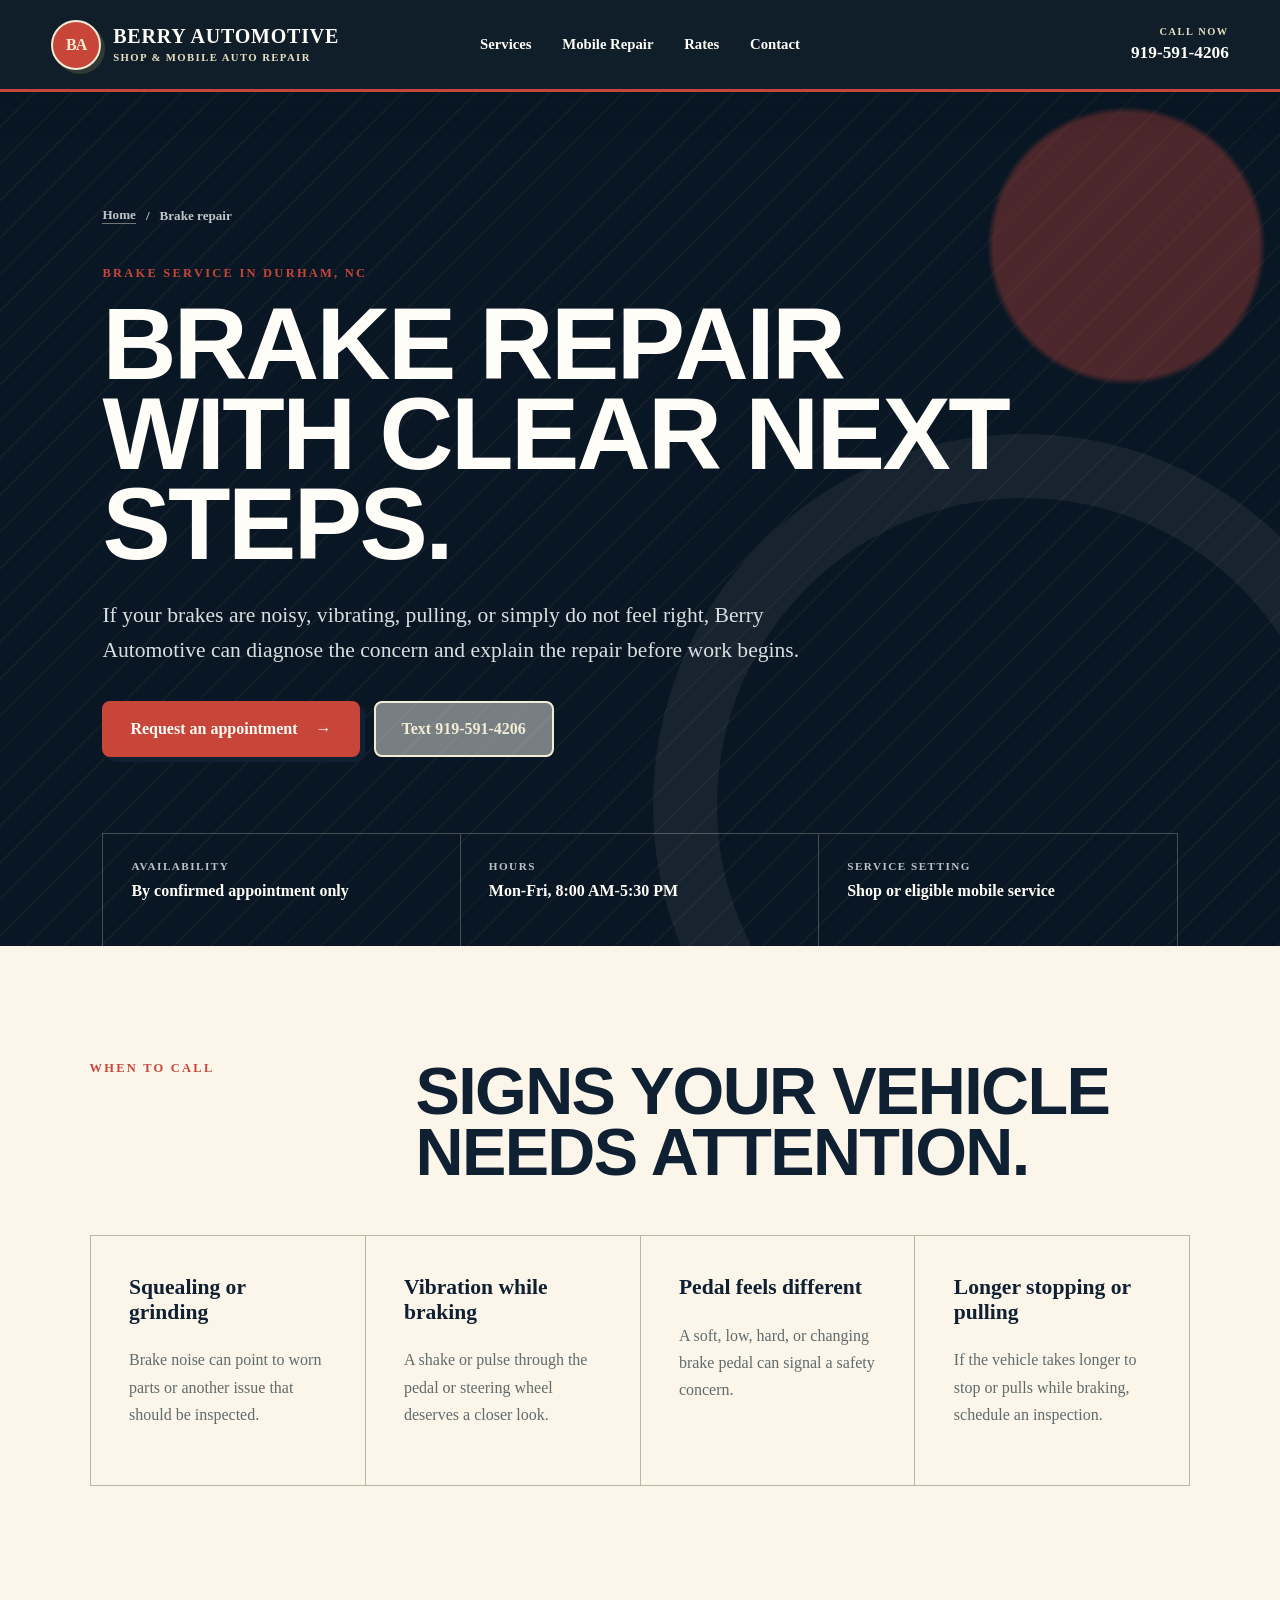
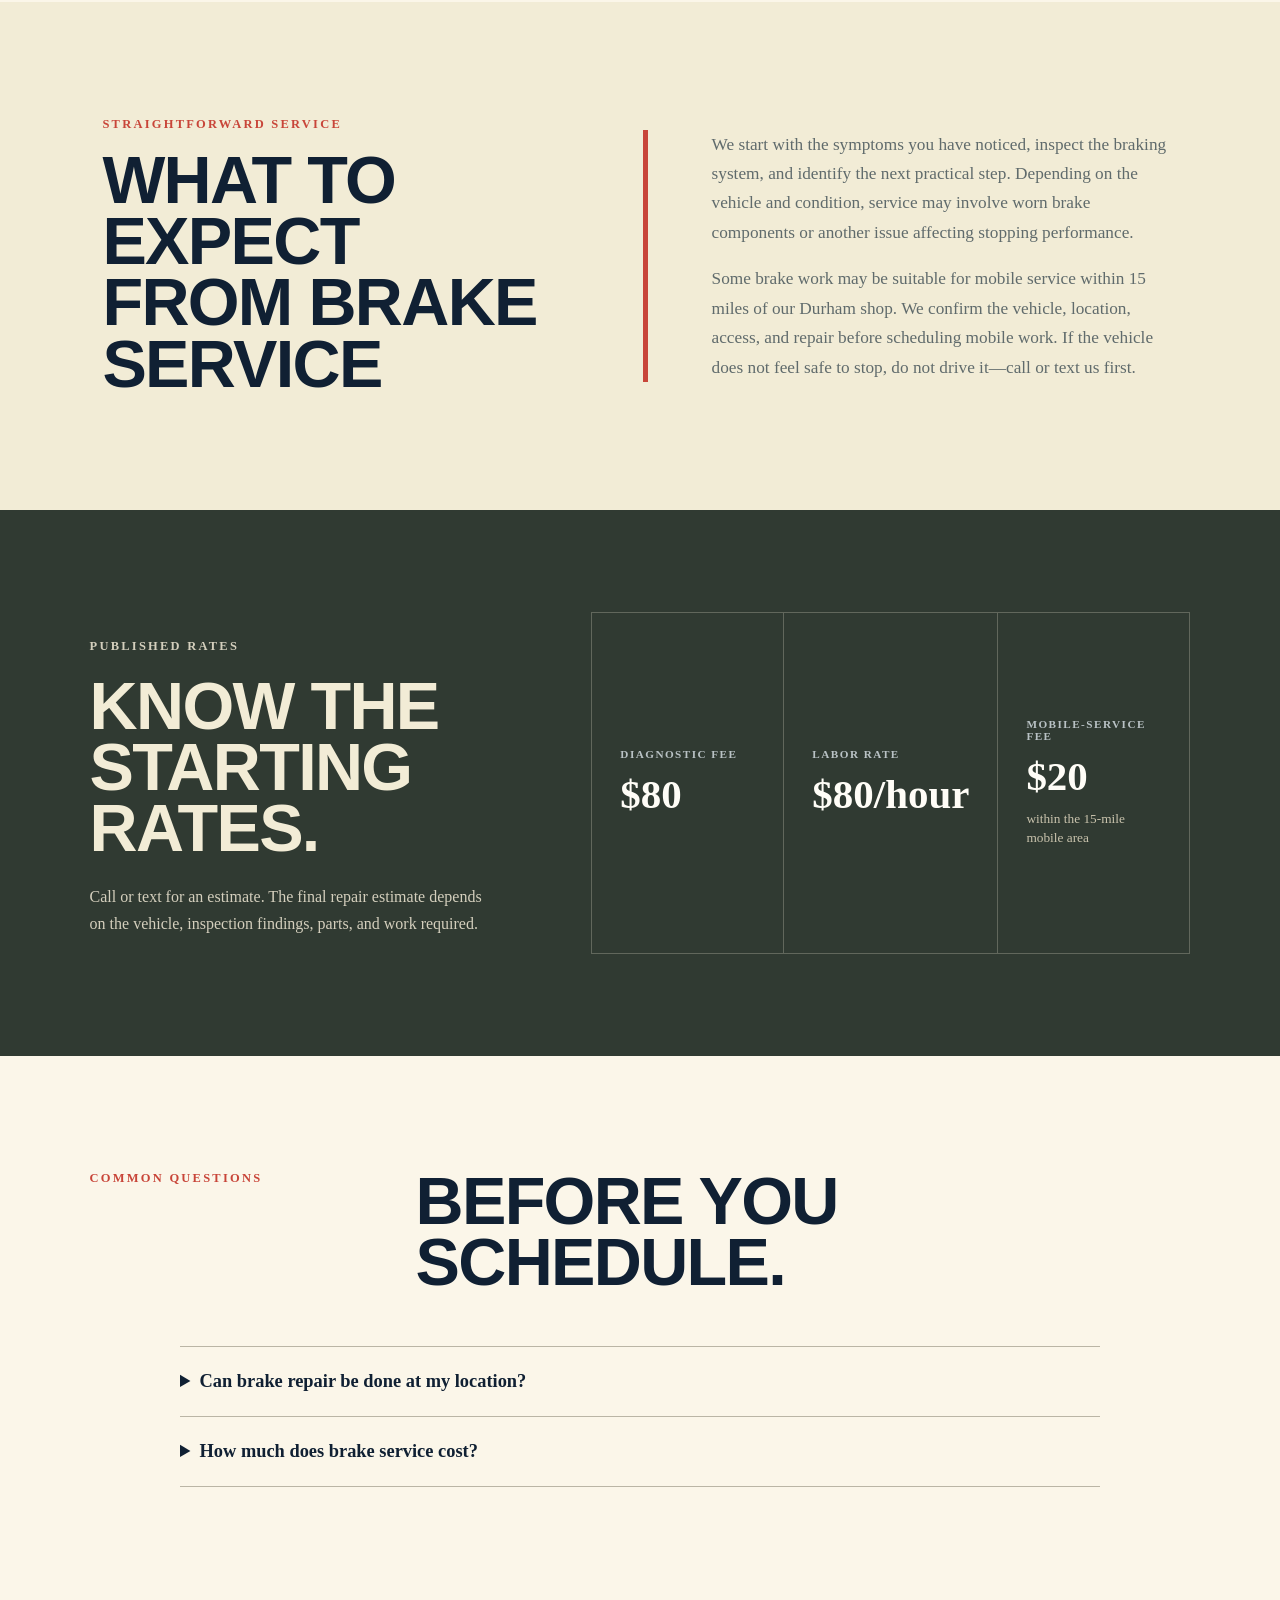
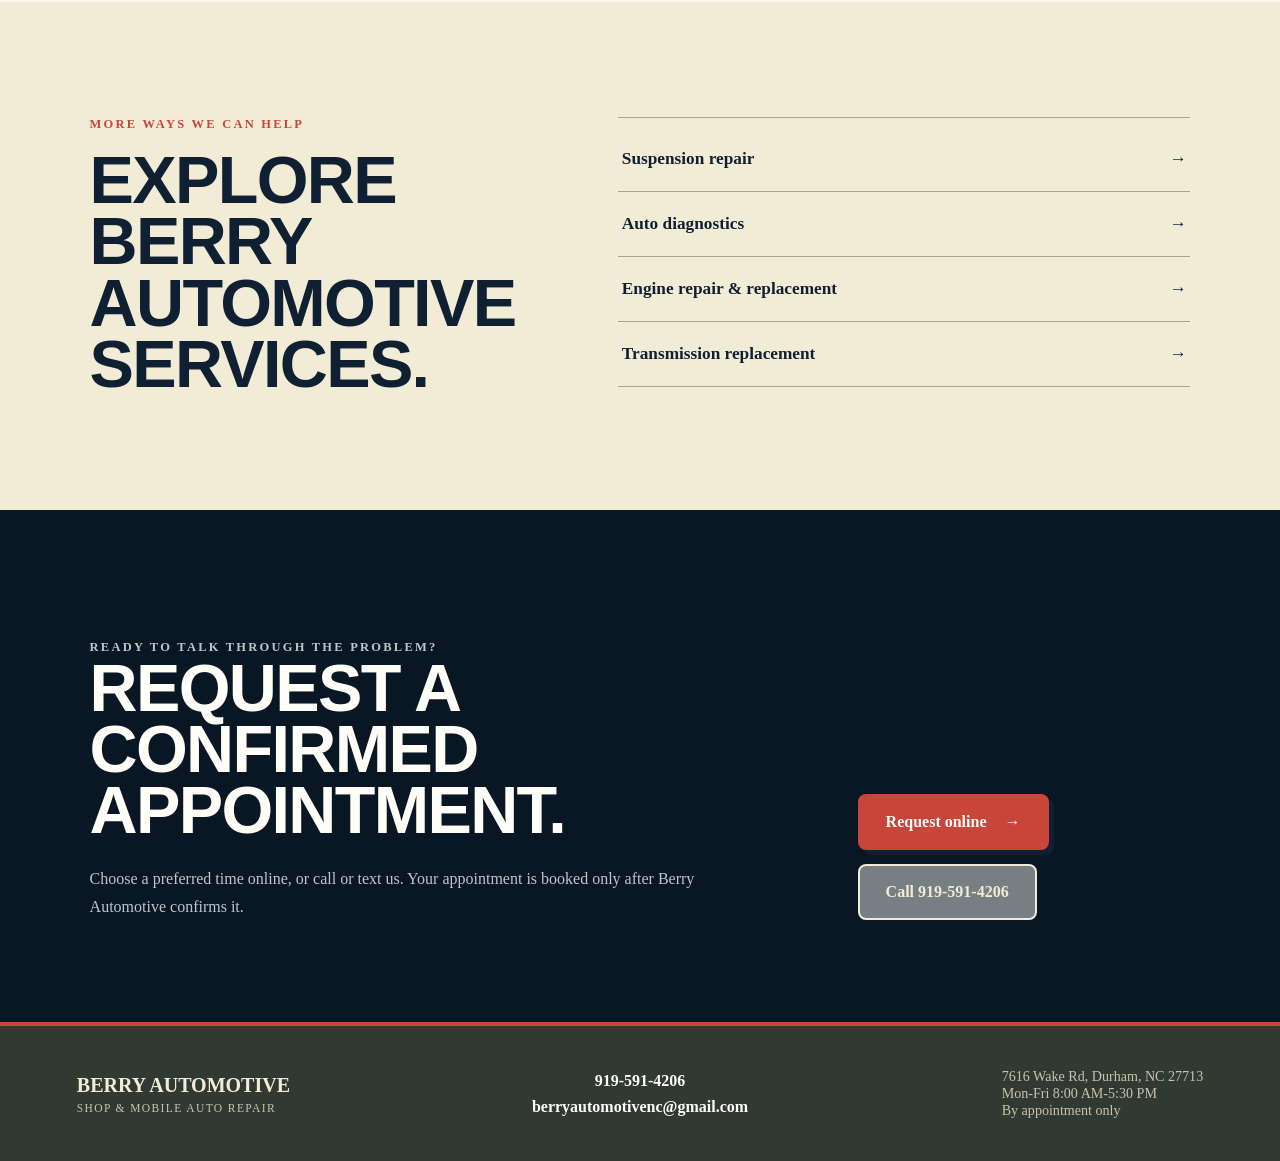
==== brake-repair-durham-nc.html @ f7f98750 "Add Brake Repair in Durham, NC | Berry Automotive" ====
<!doctype html>
<html lang="en">
  <head>
    <meta charset="utf-8">
    <meta name="viewport" content="width=device-width, initial-scale=1">
    <title>Brake Repair in Durham, NC | Berry Automotive</title>
    <meta name="description" content="Brake inspection and repair from Berry Automotive in Durham, NC. Shop and eligible mobile service by confirmed appointment. Call 919-591-4206.">
    <meta name="robots" content="index, follow, max-image-preview:large">
    <meta name="geo.region" content="US-NC">
    <meta name="geo.placename" content="Durham">
    <meta property="og:locale" content="en_US">
    <meta property="og:type" content="website">
    <meta property="og:site_name" content="Berry Automotive">
    <meta property="og:title" content="Brake Repair in Durham, NC | Berry Automotive">
    <meta property="og:description" content="Brake inspection and repair from Berry Automotive in Durham, NC. Shop and eligible mobile service by confirmed appointment. Call 919-591-4206.">
    <meta property="og:url" content="https://berryautomotivenc.com/brake-repair-durham-nc.html">
    <meta name="twitter:card" content="summary">
    <meta name="theme-color" content="#091724">
    <link rel="canonical" href="https://berryautomotivenc.com/brake-repair-durham-nc.html">
    <link rel="stylesheet" href="styles.css">
    <link rel="stylesheet" href="service-pages.css">
    <link rel="icon" href="berry-automotive-logo.svg" type="image/svg+xml">
    <script type="application/ld+json">
{
  "@context": "https://schema.org",
  "@graph": [
    {
      "@type": "AutoRepair",
      "@id": "https://berryautomotivenc.com/#auto-repair",
      "name": "Berry Automotive",
      "url": "https://berryautomotivenc.com/",
      "telephone": "+1-919-591-4206",
      "email": "berryautomotivenc@gmail.com",
      "description": "Owner-operated shop and mobile auto repair serving Durham, North Carolina. Service is available by confirmed appointment only.",
      "priceRange": "$",
      "address": {
        "@type": "PostalAddress",
        "streetAddress": "7616 Wake Rd",
        "addressLocality": "Durham",
        "addressRegion": "NC",
        "postalCode": "27713",
        "addressCountry": "US"
      },
      "areaServed": "Durham, North Carolina and locations within 15 miles of 7616 Wake Rd",
      "openingHoursSpecification": [
        {
          "@type": "OpeningHoursSpecification",
          "dayOfWeek": [
            "https://schema.org/Monday",
            "https://schema.org/Tuesday",
            "https://schema.org/Wednesday",
            "https://schema.org/Thursday",
            "https://schema.org/Friday"
          ],
          "opens": "08:00",
          "closes": "17:30"
        }
      ]
    },
    {
      "@type": "WebPage",
      "@id": "https://berryautomotivenc.com/brake-repair-durham-nc.html#webpage",
      "url": "https://berryautomotivenc.com/brake-repair-durham-nc.html",
      "name": "Brake Repair in Durham, NC | Berry Automotive",
      "description": "Brake inspection and repair from Berry Automotive in Durham, NC. Shop and eligible mobile service by confirmed appointment. Call 919-591-4206.",
      "isPartOf": {
        "@id": "https://berryautomotivenc.com/#website"
      },
      "about": {
        "@id": "https://berryautomotivenc.com/brake-repair-durham-nc.html#service"
      }
    },
    {
      "@type": "Service",
      "@id": "https://berryautomotivenc.com/brake-repair-durham-nc.html#service",
      "name": "Brake repair",
      "serviceType": "Automotive brake repair",
      "description": "If your brakes are noisy, vibrating, pulling, or simply do not feel right, Berry Automotive can diagnose the concern and explain the repair before work begins.",
      "provider": {
        "@id": "https://berryautomotivenc.com/#auto-repair"
      },
      "areaServed": {
        "@type": "City",
        "name": "Durham",
        "addressRegion": "NC"
      }
    },
    {
      "@type": "BreadcrumbList",
      "itemListElement": [
        {
          "@type": "ListItem",
          "position": 1,
          "name": "Home",
          "item": "https://berryautomotivenc.com/"
        },
        {
          "@type": "ListItem",
          "position": 2,
          "name": "Brake repair",
          "item": "https://berryautomotivenc.com/brake-repair-durham-nc.html"
        }
      ]
    }
  ]
}
    </script>
  </head>
  <body>
    <header class="site-header">
      <a class="brand" href="/" aria-label="Berry Automotive home">
        <span class="brand-mark" aria-hidden="true">BA</span>
        <span><strong>Berry Automotive</strong><small>Shop &amp; Mobile Auto Repair</small></span>
      </a>
      <nav aria-label="Primary navigation">
        <a href="/#services">Services</a>
        <a href="/mobile-mechanic-durham-nc.html">Mobile repair</a>
        <a href="/#rates-heading">Rates</a>
        <a href="/#request">Contact</a>
      </nav>
      <a class="header-call" href="tel:+19195914206"><span>Call now</span><strong>919-591-4206</strong></a>
    </header>

    <main>
      <section class="service-page-hero">
        <div class="service-page-inner">
          <div class="breadcrumbs" aria-label="Breadcrumb"><a href="/">Home</a><span aria-hidden="true">/</span><span>Brake repair</span></div>
          <p class="eyebrow">Brake service in Durham, NC</p>
          <h1>Brake repair with clear next steps.</h1>
          <p class="service-lead">If your brakes are noisy, vibrating, pulling, or simply do not feel right, Berry Automotive can diagnose the concern and explain the repair before work begins.</p>
          <div class="hero-actions">
            <a class="button button-primary" href="/#request">Request an appointment <span aria-hidden="true">&rarr;</span></a>
            <a class="button button-outline light-outline" href="sms:+19195914206">Text 919-591-4206</a>
          </div>
          <ul class="service-quick-facts" aria-label="Service details">
            <li><span>Availability</span><strong>By confirmed appointment only</strong></li>
            <li><span>Hours</span><strong>Mon-Fri, 8:00 AM-5:30 PM</strong></li>
            <li><span>Service setting</span><strong>Shop or eligible mobile service</strong></li>
          </ul>
        </div>
      </section>

      <section class="service-detail-section">
        <div class="service-section-heading">
          <p class="eyebrow">When to call</p>
          <h2>Signs your vehicle needs attention.</h2>
        </div>
        <div class="symptom-grid">
          <article><h3>Squealing or grinding</h3><p>Brake noise can point to worn parts or another issue that should be inspected.</p></article>
          <article><h3>Vibration while braking</h3><p>A shake or pulse through the pedal or steering wheel deserves a closer look.</p></article>
          <article><h3>Pedal feels different</h3><p>A soft, low, hard, or changing brake pedal can signal a safety concern.</p></article>
          <article><h3>Longer stopping or pulling</h3><p>If the vehicle takes longer to stop or pulls while braking, schedule an inspection.</p></article>
        </div>
      </section>

      <section class="service-explanation">
        <div>
          <p class="eyebrow">Straightforward service</p>
          <h2>What to expect from brake service</h2>
        </div>
        <div class="service-prose">
          <p>We start with the symptoms you have noticed, inspect the braking system, and identify the next practical step. Depending on the vehicle and condition, service may involve worn brake components or another issue affecting stopping performance.</p>
          <p>Some brake work may be suitable for mobile service within 15 miles of our Durham shop. We confirm the vehicle, location, access, and repair before scheduling mobile work. If the vehicle does not feel safe to stop, do not drive it—call or text us first.</p>
        </div>
      </section>

      <section class="rates-panel" aria-labelledby="service-rates-title">
        <div>
          <p class="eyebrow">Published rates</p>
          <h2 id="service-rates-title">Know the starting rates.</h2>
          <p>Call or text for an estimate. The final repair estimate depends on the vehicle, inspection findings, parts, and work required.</p>
        </div>
        <div class="rate-list">
          <article><span>Diagnostic fee</span><strong>$80</strong></article>
          <article><span>Labor rate</span><strong>$80/hour</strong></article>
          <article><span>Mobile-service fee</span><strong>$20</strong><small>within the 15-mile mobile area</small></article>
        </div>
      </section>

      <section class="faq-section">
        <div class="service-section-heading">
          <p class="eyebrow">Common questions</p>
          <h2>Before you schedule.</h2>
        </div>
        <div class="faq-list">
          <details><summary>Can brake repair be done at my location?</summary><p>Some brake repairs may qualify for mobile service. Call or text with the vehicle and symptoms so we can confirm whether mobile or shop service is the right fit.</p></details>
          <details><summary>How much does brake service cost?</summary><p>The published diagnostic fee is $80 and labor is $80 per hour. The repair estimate depends on the vehicle, inspection findings, and parts needed.</p></details>
        </div>
      </section>

      <section class="related-section">
        <div>
          <p class="eyebrow">More ways we can help</p>
          <h2>Explore Berry Automotive services.</h2>
        </div>
        <div class="related-links">
          <a href="/suspension-repair-durham-nc.html">Suspension repair <span aria-hidden="true">&rarr;</span></a>
          <a href="/diagnostics-durham-nc.html">Auto diagnostics <span aria-hidden="true">&rarr;</span></a>
          <a href="/engine-repair-durham-nc.html">Engine repair &amp; replacement <span aria-hidden="true">&rarr;</span></a>
          <a href="/transmission-replacement-durham-nc.html">Transmission replacement <span aria-hidden="true">&rarr;</span></a>
        </div>
      </section>

      <section class="service-cta">
        <div>
          <p class="eyebrow">Ready to talk through the problem?</p>
          <h2>Request a confirmed appointment.</h2>
          <p>Choose a preferred time online, or call or text us. Your appointment is booked only after Berry Automotive confirms it.</p>
        </div>
        <div class="service-cta-actions">
          <a class="button button-primary" href="/#request">Request online <span aria-hidden="true">&rarr;</span></a>
          <a class="button button-outline light-outline" href="tel:+19195914206">Call 919-591-4206</a>
        </div>
      </section>
    </main>

    <footer>
      <div class="footer-brand"><strong>Berry Automotive</strong><span>Shop &amp; Mobile Auto Repair</span></div>
      <div class="footer-contact"><a href="tel:+19195914206">919-591-4206</a><a href="mailto:berryautomotivenc@gmail.com">berryautomotivenc@gmail.com</a></div>
      <p>7616 Wake Rd, Durham, NC 27713<br>Mon-Fri 8:00 AM-5:30 PM<br>By appointment only</p>
    </footer>
  </body>
</html>
---- styles.css ----
:root {
  --ink: #102033;
  --ink-deep: #091724;
  --charcoal-green: #303a32;
  --cream: #f2ecd6;
  --paper: #fbf6e9;
  --paper-deep: #e8dfc5;
  --red: #c84539;
  --orange: #ef5417;
  --steel: #c8c4b6;
  --muted: #606b6c;
  --white: #fffdf7;
}

* {
  box-sizing: border-box;
}

html {
  scroll-behavior: smooth;
}

body {
  margin: 0;
  background: var(--paper);
  color: var(--ink);
  font-family: var(--font-geist-sans), Arial, Helvetica, sans-serif;
}

a {
  color: inherit;
  text-decoration: none;
}

button,
input,
select,
textarea {
  font: inherit;
}

button,
a {
  -webkit-tap-highlight-color: transparent;
}

.site-header {
  position: sticky;
  z-index: 20;
  top: 0;
  display: grid;
  grid-template-columns: minmax(270px, 1fr) auto minmax(220px, 1fr);
  align-items: center;
  min-height: 92px;
  padding: 14px clamp(22px, 4vw, 72px);
  border-bottom: 3px solid var(--red);
  background: rgba(9, 23, 36, 0.97);
  color: var(--white);
  box-shadow: 0 12px 36px rgba(9, 23, 36, 0.16);
}

.brand {
  display: flex;
  align-items: center;
  gap: 12px;
  width: fit-content;
}

.brand-mark {
  display: grid;
  place-items: center;
  width: 50px;
  height: 50px;
  border: 2px solid var(--cream);
  border-radius: 50%;
  background: var(--red);
  color: var(--cream);
  font-size: 1rem;
  font-weight: 900;
  letter-spacing: -0.06em;
  box-shadow: 4px 4px 0 var(--charcoal-green);
}

.brand strong,
.brand small {
  display: block;
}

.brand strong {
  font-size: 1.25rem;
  font-weight: 900;
  letter-spacing: 0.04em;
  line-height: 1;
  text-transform: uppercase;
}

.brand small {
  margin-top: 5px;
  color: var(--paper-deep);
  font-size: 0.67rem;
  font-weight: 650;
  letter-spacing: 0.13em;
  text-transform: uppercase;
}

nav {
  display: flex;
  align-items: center;
  justify-content: center;
  gap: clamp(18px, 2.4vw, 42px);
}

nav a {
  position: relative;
  padding: 12px 0;
  font-size: 0.92rem;
  font-weight: 700;
  text-transform: capitalize;
}

nav a::after {
  position: absolute;
  right: 50%;
  bottom: 4px;
  left: 50%;
  height: 3px;
  background: var(--red);
  content: "";
  transition: right 180ms ease, left 180ms ease;
}

nav a:hover::after,
nav a:focus-visible::after {
  right: 0;
  left: 0;
}

.header-call {
  justify-self: end;
  display: flex;
  flex-direction: column;
  align-items: flex-end;
  line-height: 1.15;
}

.header-call span {
  color: var(--paper-deep);
  font-size: 0.65rem;
  font-weight: 700;
  letter-spacing: 0.15em;
  text-transform: uppercase;
}

.header-call strong {
  margin-top: 5px;
  font-size: 1.08rem;
}

.hero {
  position: relative;
  display: grid;
  grid-template-columns: 53% 47%;
  min-height: min(790px, calc(100vh - 32px));
  overflow: hidden;
  border-bottom: 8px solid var(--charcoal-green);
  background: var(--cream);
}

.hero::before,
.mobile-section::after {
  position: absolute;
  pointer-events: none;
  content: "";
}

.hero::before {
  inset: 0 47% 0 0;
  opacity: 0.28;
  background-image: repeating-linear-gradient(0deg, transparent 0 6px, rgba(16, 32, 51, 0.07) 6px 7px);
  mix-blend-mode: multiply;
}

.hero-copy {
  position: relative;
  z-index: 2;
  align-self: center;
  padding: 96px clamp(32px, 6vw, 104px) 150px;
}

.eyebrow {
  margin: 0 0 18px;
  color: var(--red);
  font-size: 0.78rem;
  font-weight: 900;
  letter-spacing: 0.18em;
  text-transform: uppercase;
}

h1,
h2,
h3,
p {
  margin-top: 0;
}

h1,
h2 {
  font-family: Impact, Haettenschweiler, "Arial Narrow Bold", sans-serif;
  font-weight: 900;
  letter-spacing: -0.025em;
  text-transform: uppercase;
}

h1 {
  max-width: 780px;
  margin-bottom: 28px;
  font-size: clamp(4rem, 6.8vw, 7.1rem);
  line-height: 0.84;
}

h1 span {
  display: block;
  margin-top: 12px;
  color: var(--charcoal-green);
  font-size: 0.68em;
  line-height: 0.95;
}

.hero-intro {
  max-width: 640px;
  margin-bottom: 30px;
  color: #3f4a4f;
  font-size: clamp(1.05rem, 1.5vw, 1.32rem);
  line-height: 1.55;
}

.hero-actions {
  display: flex;
  flex-wrap: wrap;
  gap: 14px;
}

.button {
  display: inline-flex;
  align-items: center;
  justify-content: center;
  min-height: 56px;
  padding: 0 26px;
  border: 2px solid transparent;
  border-radius: 8px;
  cursor: pointer;
  font-weight: 850;
  gap: 18px;
  transition: transform 180ms ease, box-shadow 180ms ease, background 180ms ease;
}

.button:hover,
.button:focus-visible {
  transform: translateY(-2px);
}

.button-primary {
  background: var(--red);
  color: var(--white);
  box-shadow: 5px 5px 0 var(--ink);
}

.button-primary:hover,
.button-primary:focus-visible {
  background: #aa342c;
  box-shadow: 7px 7px 0 var(--ink);
}

.button-outline {
  border-color: var(--ink);
  background: rgba(255, 253, 247, 0.45);
}

.button-outline:hover,
.button-outline:focus-visible {
  background: var(--white);
}

.response-note {
  margin: 18px 0 0;
  color: var(--muted);
  font-size: 0.86rem;
  font-weight: 650;
}

.hero-photo {
  position: relative;
  min-height: 620px;
  background-color: var(--ink-deep);
  background-image: linear-gradient(90deg, rgba(9, 23, 36, 0.14), rgba(9, 23, 36, 0)), url("[data-uri]");
  background-position: 58% center;
  background-size: cover;
  clip-path: polygon(12% 0, 100% 0, 100% 100%, 0 100%);
}

.hero-photo::after {
  position: absolute;
  inset: 0;
  border-left: 7px solid var(--red);
  background: linear-gradient(115deg, transparent 0 68%, rgba(200, 69, 57, 0.94) 68.2% 75%, transparent 75.2%);
  content: "";
  pointer-events: none;
}

.photo-tag {
  position: absolute;
  z-index: 2;
  right: 30px;
  bottom: 116px;
  display: flex;
  flex-direction: column;
  min-width: 220px;
  padding: 16px 22px;
  border: 2px solid var(--cream);
  border-radius: 6px;
  background: rgba(48, 58, 50, 0.94);
  color: var(--cream);
  box-shadow: 8px 8px 0 rgba(200, 69, 57, 0.9);
  transform: rotate(-2deg);
}

.photo-tag span {
  font-size: 0.72rem;
  font-weight: 800;
  letter-spacing: 0.13em;
  text-transform: uppercase;
}

.photo-tag strong {
  margin-top: 5px;
  font-size: 1.25rem;
  text-transform: uppercase;
}

.trust-strip {
  position: absolute;
  z-index: 4;
  right: clamp(28px, 5vw, 80px);
  bottom: 34px;
  left: clamp(28px, 5vw, 80px);
  display: grid;
  grid-template-columns: repeat(3, 1fr);
  border: 2px solid var(--ink);
  border-radius: 10px;
  overflow: hidden;
  background: var(--paper);
  box-shadow: 7px 7px 0 rgba(16, 32, 51, 0.28);
}

.trust-strip span {
  display: flex;
  align-items: center;
  min-height: 76px;
  padding: 18px 24px;
  font-weight: 850;
  gap: 14px;
}

.trust-strip span + span {
  border-left: 1px solid var(--ink);
}

.trust-strip b,
.service-number {
  color: var(--red);
  font-family: var(--font-geist-mono), monospace;
  font-size: 0.78rem;
  letter-spacing: 0.1em;
}

.section {
  padding: clamp(86px, 10vw, 148px) clamp(24px, 6vw, 104px);
}

.services {
  background: var(--white);
}

.section-heading {
  display: grid;
  grid-template-columns: 0.65fr 1.25fr 0.9fr;
  align-items: start;
  max-width: 1500px;
  margin: 0 auto 56px;
  gap: clamp(24px, 4vw, 72px);
}

.section-heading h2,
.mobile-copy h2,
.about h2,
.request-intro h2 {
  margin-bottom: 0;
  font-size: clamp(2.8rem, 5vw, 5.3rem);
  line-height: 0.92;
}

.section-heading > p:last-child,
.mobile-copy > p,
.about-copy > p,
.request-intro > p {
  color: var(--muted);
  font-size: 1.05rem;
  line-height: 1.75;
}

.service-grid {
  display: grid;
  grid-template-columns: repeat(4, 1fr);
  max-width: 1500px;
  margin: 0 auto;
  border-top: 1px solid #bab5a5;
  border-left: 1px solid #bab5a5;
}

.service-card {
  position: relative;
  min-height: 340px;
  padding: clamp(30px, 4vw, 58px);
  border-right: 1px solid #bab5a5;
  border-bottom: 1px solid #bab5a5;
  background: var(--paper);
  overflow: hidden;
  transition: transform 180ms ease, box-shadow 180ms ease;
}

.service-card::after {
  position: absolute;
  right: -30px;
  bottom: -45px;
  width: 130px;
  height: 130px;
  border: 18px solid rgba(200, 69, 57, 0.08);
  border-radius: 50%;
  content: "";
}

.service-card:hover {
  z-index: 2;
  transform: translateY(-5px);
  box-shadow: 8px 12px 0 var(--charcoal-green);
}

.service-card h3 {
  margin: 48px 0 16px;
  font-size: 1.7rem;
  text-transform: uppercase;
}

.service-card p {
  margin-bottom: 36px;
  color: var(--muted);
  line-height: 1.7;
}

.service-card a,
.text-link {
  display: inline-flex;
  align-items: center;
  border-bottom: 2px solid var(--red);
  font-weight: 850;
  gap: 12px;
}

.shop-details {
  display: grid;
  grid-template-columns: 0.72fr 1.28fr;
  align-items: end;
  background: var(--cream);
  gap: clamp(44px, 7vw, 110px);
}

.rates-heading h2 {
  margin-bottom: 24px;
  font-size: clamp(2.8rem, 5vw, 5.3rem);
  line-height: 0.92;
}

.rates-heading > p:last-child {
  max-width: 620px;
  color: var(--muted);
  font-size: 1.02rem;
  line-height: 1.7;
}

.details-grid {
  display: grid;
  grid-template-columns: repeat(2, 1fr);
  border-top: 1px solid #9c998e;
  border-left: 1px solid #9c998e;
}

.details-grid article {
  display: flex;
  flex-direction: column;
  min-height: 170px;
  padding: 28px;
  border-right: 1px solid #9c998e;
  border-bottom: 1px solid #9c998e;
  background: rgba(255, 253, 247, 0.44);
}

.details-grid article:last-child {
  grid-column: 1 / -1;
}

.details-grid span {
  margin-bottom: auto;
  color: var(--red);
  font-size: 0.73rem;
  font-weight: 850;
  letter-spacing: 0.13em;
  text-transform: uppercase;
}

.details-grid strong {
  margin-top: 24px;
  color: var(--ink);
  font-size: clamp(1.5rem, 2.3vw, 2.25rem);
  line-height: 1.05;
}

.details-grid b {
  margin-top: 7px;
  color: var(--muted);
  font-size: 0.88rem;
  font-weight: 650;
}

.mobile-section {
  position: relative;
  display: grid;
  grid-template-columns: 1.15fr 0.85fr;
  min-height: 620px;
  overflow: hidden;
  background: var(--charcoal-green);
  color: var(--cream);
}

.mobile-section::after {
  top: -120px;
  right: -120px;
  width: 420px;
  height: 420px;
  border: 40px solid rgba(242, 236, 214, 0.07);
  border-radius: 50%;
}

.brand-art {
  min-height: 620px;
  border-right: 6px solid var(--red);
  background-image: linear-gradient(rgba(9, 23, 36, 0.08), rgba(9, 23, 36, 0.18)), url("[data-uri]");
  background-position: center;
  background-size: cover;
}

.mobile-copy {
  position: relative;
  z-index: 1;
  align-self: center;
  padding: clamp(56px, 8vw, 120px);
}

.mobile-copy h2 {
  margin-bottom: 28px;
  color: var(--cream);
}

.mobile-copy > p {
  color: #dfdac8;
}

.mobile-copy .text-link {
  margin-top: 16px;
  color: var(--white);
}

.about {
  display: grid;
  grid-template-columns: 1.25fr 0.75fr;
  background: var(--cream);
  gap: clamp(48px, 10vw, 150px);
}

.about-statement,
.about-copy {
  align-self: center;
}

.about-copy {
  padding-left: clamp(24px, 5vw, 70px);
  border-left: 5px solid var(--red);
}

.about-copy blockquote {
  margin: 34px 0 0;
  color: var(--charcoal-green);
  font-size: clamp(1.35rem, 2vw, 2rem);
  font-weight: 800;
  line-height: 1.35;
}

.request-section {
  display: grid;
  grid-template-columns: 0.78fr 1.22fr;
  padding: clamp(80px, 9vw, 140px) clamp(24px, 6vw, 104px);
  background: var(--ink-deep);
  color: var(--white);
  gap: clamp(50px, 7vw, 110px);
}

.request-intro h2 {
  margin-bottom: 28px;
}

.request-intro > p {
  color: #bec6ca;
}

.direct-contact {
  display: flex;
  flex-direction: column;
  align-items: flex-start;
  margin-top: 38px;
  gap: 10px;
}

.direct-contact span {
  color: #aeb8bd;
  font-size: 0.8rem;
  font-weight: 750;
  letter-spacing: 0.1em;
  text-transform: uppercase;
}

.direct-contact a {
  border-bottom: 2px solid var(--red);
  font-size: 1.18rem;
  font-weight: 850;
}

.confirmation-callout {
  display: flex;
  flex-direction: column;
  margin-top: 34px;
  padding: 18px 20px;
  border-left: 5px solid var(--red);
  background: rgba(242, 236, 214, 0.08);
  gap: 6px;
}

.confirmation-callout strong {
  color: var(--cream);
  font-size: 0.82rem;
  letter-spacing: 0.12em;
  text-transform: uppercase;
}

.confirmation-callout span {
  color: #bec6ca;
  font-size: 0.88rem;
  line-height: 1.55;
}

.request-form {
  display: grid;
  grid-template-columns: repeat(2, 1fr);
  padding: clamp(28px, 4vw, 52px);
  border: 2px solid var(--paper-deep);
  border-radius: 12px;
  background: var(--cream);
  color: var(--ink);
  box-shadow: 12px 12px 0 var(--red);
  gap: 24px;
}

.request-form label {
  display: flex;
  flex-direction: column;
  font-size: 0.82rem;
  font-weight: 850;
  letter-spacing: 0.04em;
  gap: 8px;
}

.request-form input,
.request-form select,
.request-form textarea {
  width: 100%;
  border: 1px solid #8b8d86;
  border-radius: 5px;
  outline: none;
  background: var(--white);
  color: var(--ink);
}

.request-form input,
.request-form select {
  height: 50px;
  padding: 0 14px;
}

.request-form textarea {
  resize: vertical;
  min-height: 126px;
  padding: 13px 14px;
}

.request-form input:focus,
.request-form select:focus,
.request-form textarea:focus {
  border-color: var(--red);
  box-shadow: 0 0 0 3px rgba(200, 69, 57, 0.18);
}

.wide-field,
.form-submit,
.form-note {
  grid-column: 1 / -1;
}

.form-submit {
  width: 100%;
  border: 0;
}

.form-note {
  margin: 0;
  color: var(--muted);
  font-size: 0.78rem;
  line-height: 1.5;
  text-align: center;
}

footer {
  display: grid;
  grid-template-columns: 1fr auto 1fr;
  align-items: center;
  padding: 42px clamp(24px, 6vw, 104px);
  border-top: 4px solid var(--red);
  background: var(--charcoal-green);
  color: var(--cream);
  gap: 28px;
}

.footer-brand strong,
.footer-brand span {
  display: block;
}

.footer-brand strong {
  font-size: 1.25rem;
  text-transform: uppercase;
}

.footer-brand span {
  margin-top: 5px;
  color: #c9c3ad;
  font-size: 0.72rem;
  letter-spacing: 0.12em;
  text-transform: uppercase;
}

footer > a {
  color: var(--white);
  font-size: 1.28rem;
  font-weight: 900;
}

footer > p {
  justify-self: end;
  margin: 0;
  color: #c9c3ad;
  font-size: 0.88rem;
}

@media (max-width: 1050px) {
  .site-header {
    grid-template-columns: 1fr auto;
  }

  nav {
    display: none;
  }

  .hero {
    grid-template-columns: 1fr;
  }

  .hero-copy {
    padding-bottom: 90px;
  }

  .hero-photo {
    min-height: 560px;
    clip-path: polygon(0 8%, 100% 0, 100% 100%, 0 100%);
  }

  .trust-strip {
    position: relative;
    right: auto;
    bottom: auto;
    left: auto;
    grid-column: 1;
    margin: -34px 24px 34px;
  }

  .section-heading {
    grid-template-columns: 1fr 1.5fr;
  }

  .section-heading > p:last-child {
    grid-column: 2;
  }

  .service-grid {
    grid-template-columns: repeat(2, 1fr);
  }

  .shop-details {
    grid-template-columns: 1fr;
  }

  .mobile-section {
    grid-template-columns: 1fr;
  }

  .brand-art {
    min-height: 480px;
    border-right: 0;
    border-bottom: 6px solid var(--red);
    background-position: center 36%;
  }

  .request-section {
    grid-template-columns: 1fr;
  }
}

@media (max-width: 720px) {
  .site-header {
    min-height: 78px;
    padding: 10px 18px;
  }

  .brand-mark {
    width: 42px;
    height: 42px;
    font-size: 0.85rem;
  }

  .brand strong {
    font-size: 0.98rem;
  }

  .brand small,
  .header-call span {
    display: none;
  }

  .header-call strong {
    font-size: 0.88rem;
  }

  .hero-copy {
    padding: 76px 22px 68px;
  }

  h1 {
    font-size: clamp(3.5rem, 17vw, 5.4rem);
  }

  .hero-photo {
    min-height: 470px;
    background-position: 62% center;
  }

  .photo-tag {
    right: 20px;
    bottom: 28px;
  }

  .trust-strip {
    grid-template-columns: 1fr;
  }

  .trust-strip span {
    min-height: 62px;
  }

  .trust-strip span + span {
    border-top: 1px solid var(--ink);
    border-left: 0;
  }

  .section-heading,
  .service-grid,
  .about,
  .request-form,
  .details-grid {
    grid-template-columns: 1fr;
  }

  .details-grid article:last-child {
    grid-column: auto;
  }

  .section-heading > p:last-child {
    grid-column: auto;
  }

  .service-grid {
    border-left: 1px solid #bab5a5;
  }

  .service-card {
    min-height: 290px;
  }

  .brand-art {
    min-height: 390px;
  }

  .about-copy {
    padding-top: 26px;
    padding-left: 0;
    border-top: 5px solid var(--red);
    border-left: 0;
  }

  .wide-field,
  .form-submit,
  .form-note {
    grid-column: auto;
  }

  footer {
    grid-template-columns: 1fr;
    text-align: center;
  }

  footer > p,
  footer > a {
    justify-self: center;
  }
}

@media (prefers-reduced-motion: reduce) {
  html {
    scroll-behavior: auto;
  }

  *,
  *::before,
  *::after {
    scroll-behavior: auto !important;
    transition-duration: 0.01ms !important;
    animation-duration: 0.01ms !important;
    animation-iteration-count: 1 !important;
  }
}
---- service-pages.css ----
.service-page-hero {
  position: relative;
  overflow: hidden;
  padding: clamp(72px, 9vw, 132px) clamp(24px, 8vw, 128px) 0;
  background:
    radial-gradient(circle at 88% 18%, rgba(200, 69, 57, 0.35) 0 10%, transparent 10.5%),
    repeating-linear-gradient(135deg, transparent 0 24px, rgba(242, 236, 214, 0.035) 24px 26px),
    var(--ink-deep);
  color: var(--white);
}

.service-page-hero::after {
  position: absolute;
  right: -9vw;
  bottom: -18vw;
  width: min(48vw, 620px);
  aspect-ratio: 1;
  border: clamp(28px, 5vw, 72px) solid rgba(242, 236, 214, 0.06);
  border-radius: 50%;
  content: "";
}

.service-page-inner {
  position: relative;
  z-index: 1;
  max-width: 1120px;
  margin: 0 auto;
}

.breadcrumbs {
  display: flex;
  align-items: center;
  margin-bottom: 42px;
  color: #bec6ca;
  font-size: 0.82rem;
  font-weight: 750;
  gap: 10px;
}

.breadcrumbs a {
  border-bottom: 1px solid rgba(242, 236, 214, 0.45);
}

.service-page-hero h1 {
  max-width: 940px;
  margin-bottom: 28px;
  font-size: clamp(3.7rem, 8vw, 7.2rem);
  line-height: 0.88;
}

.service-lead {
  max-width: 760px;
  margin-bottom: 32px;
  color: #d9dedf;
  font-size: clamp(1.08rem, 1.8vw, 1.35rem);
  line-height: 1.65;
}

.light-outline {
  border-color: var(--cream);
  color: var(--cream);
}

.service-quick-facts {
  display: grid;
  grid-template-columns: repeat(3, 1fr);
  margin: 76px 0 0;
  padding: 0;
  border-top: 1px solid rgba(242, 236, 214, 0.26);
  list-style: none;
}

.service-quick-facts li {
  display: flex;
  flex-direction: column;
  min-height: 112px;
  padding: 26px 28px;
  border-right: 1px solid rgba(242, 236, 214, 0.26);
  gap: 8px;
}

.service-quick-facts li:first-child {
  border-left: 1px solid rgba(242, 236, 214, 0.26);
}

.service-quick-facts span,
.rate-list span {
  color: #b9c2c5;
  font-size: 0.7rem;
  font-weight: 850;
  letter-spacing: 0.13em;
  text-transform: uppercase;
}

.service-quick-facts strong {
  font-size: 1rem;
  line-height: 1.35;
}

.service-detail-section,
.faq-section,
.related-section {
  padding: clamp(74px, 9vw, 132px) clamp(24px, 7vw, 112px);
}

.service-section-heading {
  display: grid;
  grid-template-columns: minmax(180px, 0.55fr) 1.45fr;
  align-items: start;
  max-width: 1180px;
  margin: 0 auto 52px;
  gap: 32px;
}

.service-section-heading h2,
.service-explanation h2,
.rates-panel h2,
.related-section h2,
.service-cta h2 {
  margin-bottom: 0;
  font-size: clamp(2.7rem, 5.2vw, 5.7rem);
  line-height: 0.92;
}

.symptom-grid {
  display: grid;
  grid-template-columns: repeat(4, 1fr);
  max-width: 1180px;
  margin: 0 auto;
  border-top: 1px solid #bab5a5;
  border-left: 1px solid #bab5a5;
}

.symptom-grid article {
  min-height: 250px;
  padding: clamp(24px, 3vw, 40px);
  border-right: 1px solid #bab5a5;
  border-bottom: 1px solid #bab5a5;
}

.symptom-grid h3 {
  margin-bottom: 22px;
  color: var(--ink);
  font-size: 1.35rem;
  line-height: 1.15;
}

.symptom-grid p,
.service-prose p,
.rates-panel p,
.faq-list p,
.service-cta p {
  color: var(--muted);
  line-height: 1.7;
}

.service-explanation {
  display: grid;
  grid-template-columns: 0.9fr 1.1fr;
  padding: clamp(74px, 9vw, 132px) clamp(24px, 8vw, 128px);
  background: var(--cream);
  gap: clamp(48px, 8vw, 130px);
}

.service-prose {
  align-self: center;
  padding-left: clamp(24px, 5vw, 70px);
  border-left: 5px solid var(--red);
}

.service-prose p {
  font-size: 1.08rem;
}

.service-prose p:last-child {
  margin-bottom: 0;
}

.rates-panel {
  display: grid;
  grid-template-columns: 0.8fr 1.2fr;
  padding: clamp(74px, 8vw, 120px) clamp(24px, 7vw, 112px);
  background: var(--charcoal-green);
  color: var(--cream);
  gap: clamp(48px, 8vw, 120px);
}

.rates-panel > div:first-child {
  align-self: center;
}

.rates-panel h2 {
  color: var(--cream);
}

.rates-panel p {
  max-width: 600px;
  margin-top: 24px;
  color: #d4cfbd;
}

.rate-list {
  display: grid;
  grid-template-columns: repeat(3, 1fr);
  border-top: 1px solid rgba(242, 236, 214, 0.25);
  border-left: 1px solid rgba(242, 236, 214, 0.25);
}

.rate-list article {
  display: flex;
  flex-direction: column;
  justify-content: center;
  min-height: 190px;
  padding: 28px;
  border-right: 1px solid rgba(242, 236, 214, 0.25);
  border-bottom: 1px solid rgba(242, 236, 214, 0.25);
  gap: 10px;
}

.rate-list strong {
  color: var(--white);
  font-size: clamp(2rem, 3.2vw, 3.4rem);
}

.rate-list small {
  color: #c9c3ad;
  line-height: 1.4;
}

.faq-section {
  background: var(--paper);
}

.faq-list {
  max-width: 920px;
  margin: 0 auto;
  border-top: 1px solid #bab5a5;
}

.faq-list details {
  border-bottom: 1px solid #bab5a5;
}

.faq-list summary {
  padding: 24px 50px 24px 0;
  cursor: pointer;
  font-size: 1.15rem;
  font-weight: 850;
}

.faq-list p {
  max-width: 780px;
  padding: 0 0 24px;
}

.related-section {
  display: grid;
  grid-template-columns: 0.8fr 1.2fr;
  background: var(--cream);
  gap: clamp(48px, 8vw, 120px);
}

.related-links {
  display: grid;
  align-content: center;
  border-top: 1px solid #a9a493;
}

.related-links a {
  display: flex;
  justify-content: space-between;
  padding: 22px 4px;
  border-bottom: 1px solid #a9a493;
  font-size: 1.08rem;
  font-weight: 850;
}

.related-links a:hover,
.related-links a:focus-visible {
  color: var(--red);
}

.service-cta {
  display: flex;
  align-items: end;
  justify-content: space-between;
  padding: clamp(72px, 8vw, 116px) clamp(24px, 7vw, 112px);
  background: var(--ink-deep);
  color: var(--white);
  gap: 48px;
}

.service-cta > div:first-child {
  max-width: 720px;
}

.service-cta h2 {
  color: var(--white);
}

.service-cta p {
  max-width: 620px;
  margin: 24px 0 0;
  color: #bec6ca;
}

.service-cta-actions {
  display: flex;
  flex-wrap: wrap;
  gap: 14px;
}

.footer-contact {
  display: flex;
  flex-direction: column;
  text-align: center;
  gap: 8px;
}

.footer-contact a {
  color: var(--white);
  font-weight: 850;
}

@media (max-width: 1050px) {
  .symptom-grid {
    grid-template-columns: repeat(2, 1fr);
  }

  .service-explanation,
  .rates-panel,
  .related-section {
    grid-template-columns: 1fr;
  }

  .service-prose {
    max-width: 820px;
  }

  .service-cta {
    align-items: flex-start;
    flex-direction: column;
  }
}

@media (max-width: 720px) {
  .service-page-hero {
    padding-right: 20px;
    padding-left: 20px;
  }

  .service-page-hero h1 {
    font-size: clamp(3.4rem, 16vw, 5.3rem);
  }

  .service-quick-facts,
  .symptom-grid,
  .service-section-heading,
  .rate-list {
    grid-template-columns: 1fr;
  }

  .service-quick-facts li {
    min-height: 88px;
    border-left: 1px solid rgba(242, 236, 214, 0.26);
  }

  .symptom-grid article {
    min-height: auto;
  }

  .service-section-heading {
    gap: 4px;
  }

  .service-prose {
    padding-top: 26px;
    padding-left: 0;
    border-top: 5px solid var(--red);
    border-left: 0;
  }

  .rate-list article {
    min-height: 140px;
  }

  .service-cta-actions {
    width: 100%;
  }

  .service-cta-actions .button {
    width: 100%;
  }

  .footer-contact {
    align-items: center;
  }
}
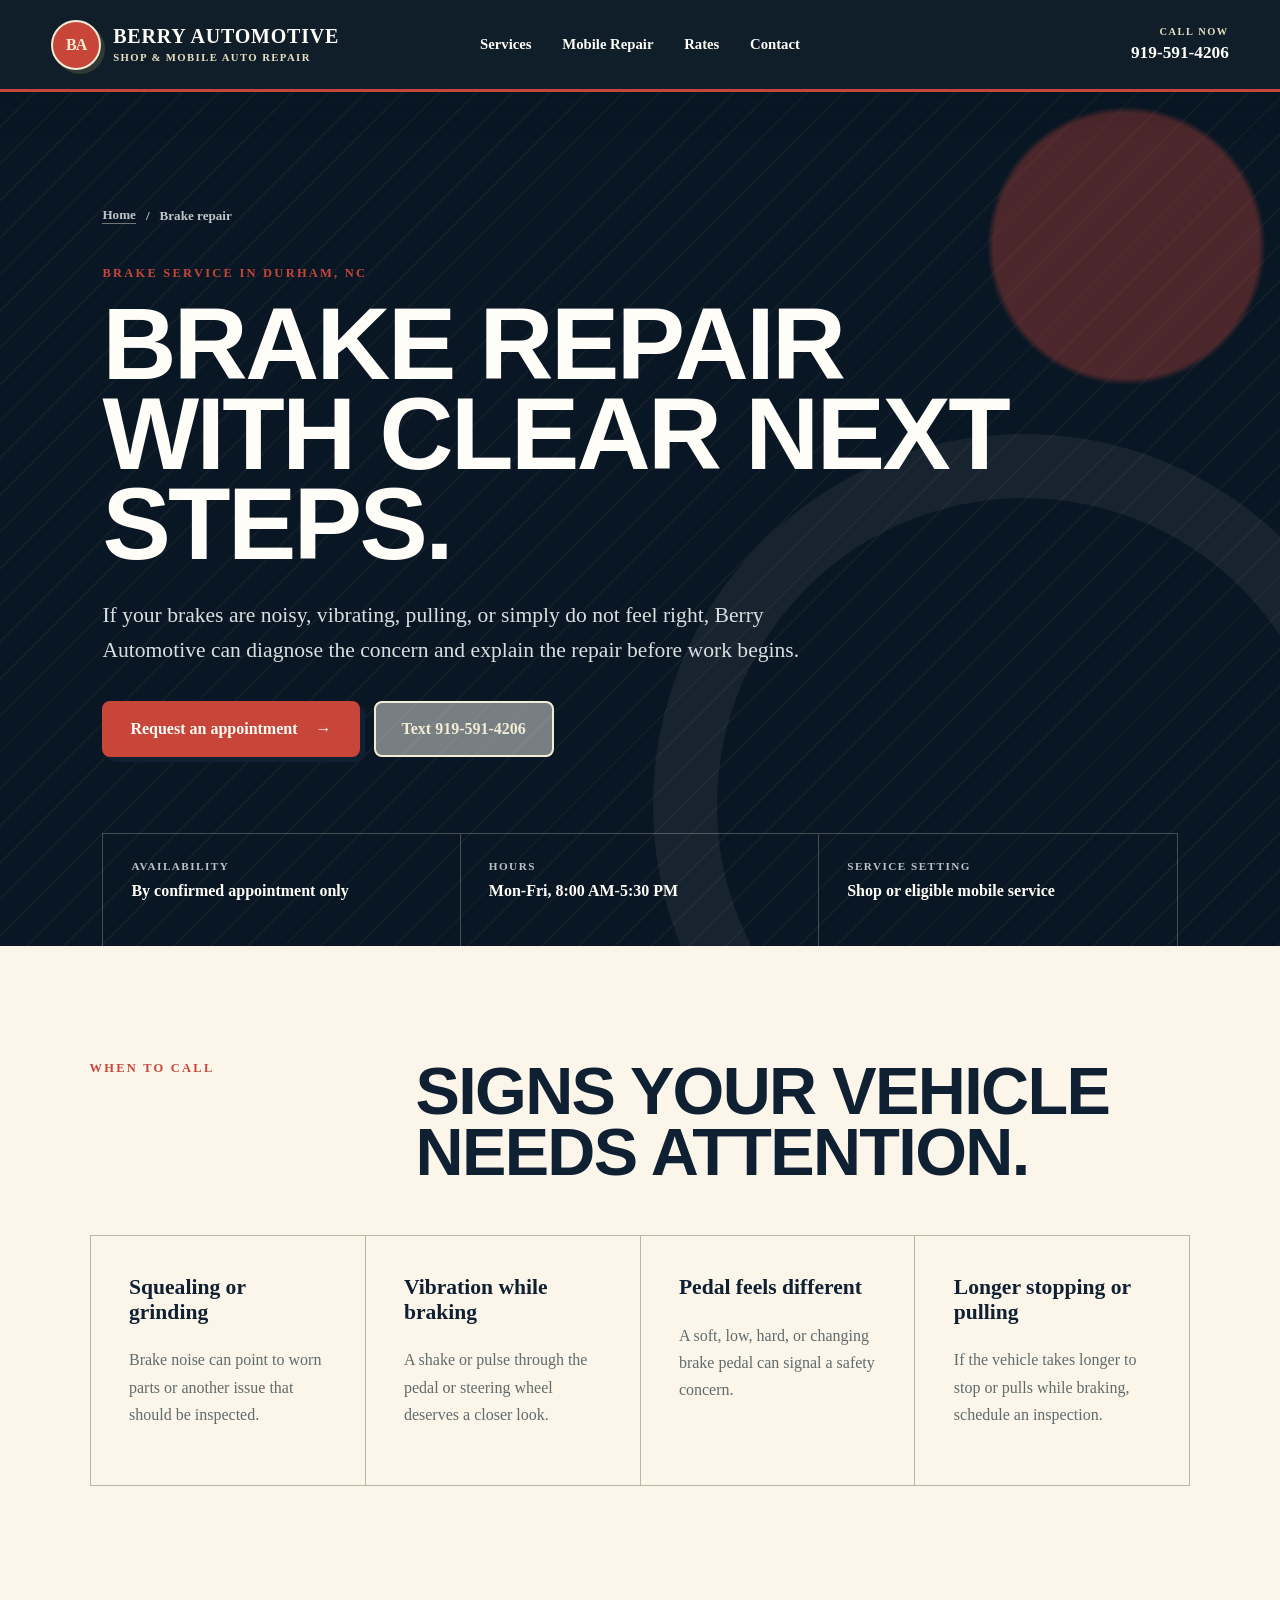
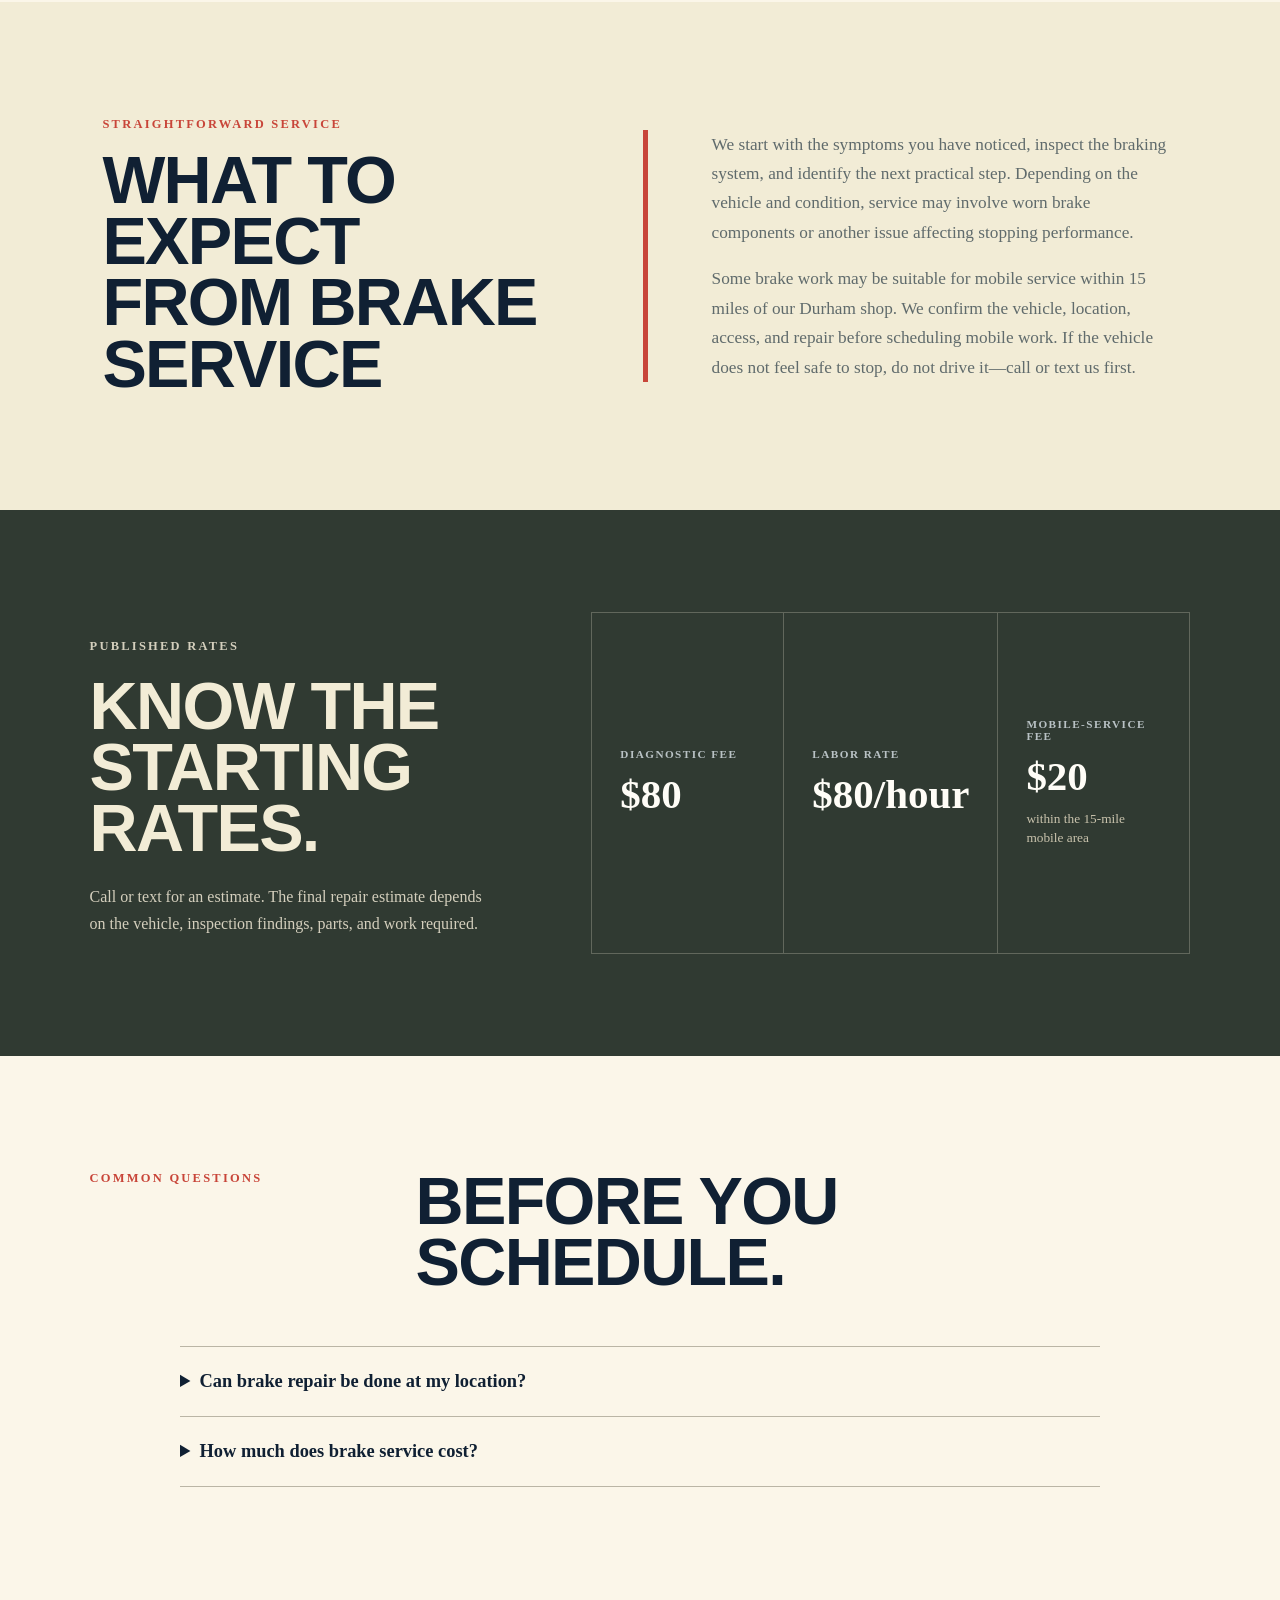
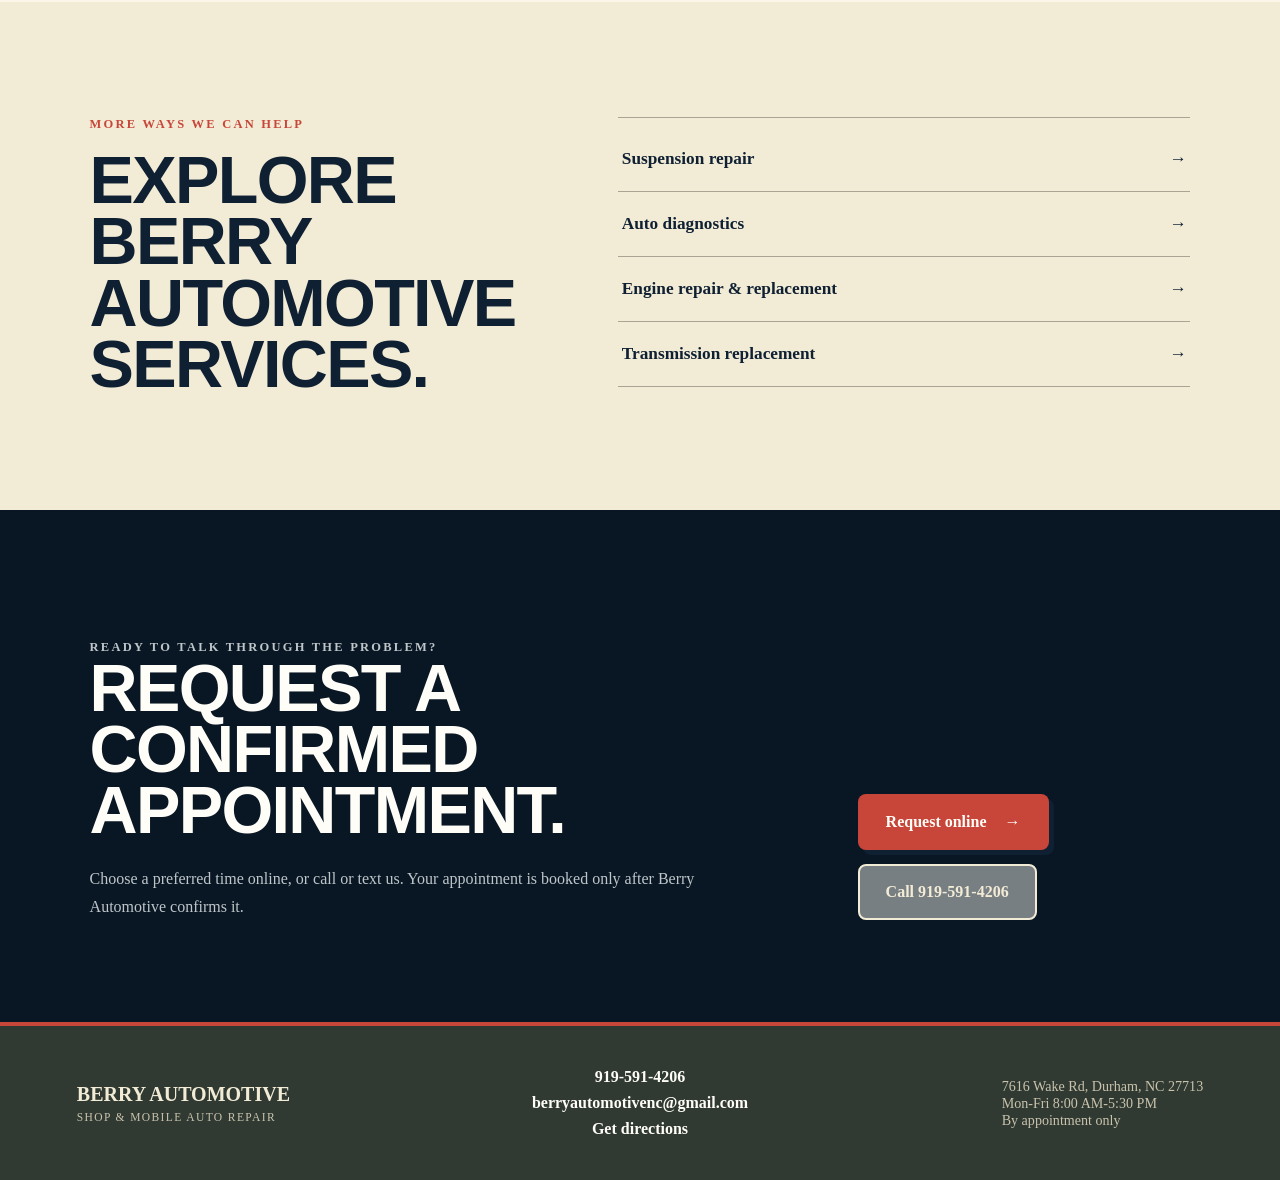
==== commit c14566a9: "Add directions to brake-repair-durham-nc.html" ====
--- a/brake-repair-durham-nc.html
+++ b/brake-repair-durham-nc.html
@@ -29,6 +29,7 @@
       "@id": "https://berryautomotivenc.com/#auto-repair",
       "name": "Berry Automotive",
       "url": "https://berryautomotivenc.com/",
+      "hasMap": "https://www.google.com/maps/search/?api=1&query=Berry%20Automotive%2C%207616%20Wake%20Rd%2C%20Durham%2C%20NC%2027713",
       "telephone": "+1-919-591-4206",
       "email": "berryautomotivenc@gmail.com",
       "description": "Owner-operated shop and mobile auto repair serving Durham, North Carolina. Service is available by confirmed appointment only.",
@@ -216,7 +217,7 @@
 
     <footer>
       <div class="footer-brand"><strong>Berry Automotive</strong><span>Shop &amp; Mobile Auto Repair</span></div>
-      <div class="footer-contact"><a href="tel:+19195914206">919-591-4206</a><a href="mailto:berryautomotivenc@gmail.com">berryautomotivenc@gmail.com</a></div>
+      <div class="footer-contact"><a href="tel:+19195914206">919-591-4206</a><a href="mailto:berryautomotivenc@gmail.com">berryautomotivenc@gmail.com</a><a href="https://www.google.com/maps/search/?api=1&query=Berry%20Automotive%2C%207616%20Wake%20Rd%2C%20Durham%2C%20NC%2027713" target="_blank" rel="noopener">Get directions</a></div>
       <p>7616 Wake Rd, Durham, NC 27713<br>Mon-Fri 8:00 AM-5:30 PM<br>By appointment only</p>
     </footer>
   </body>
